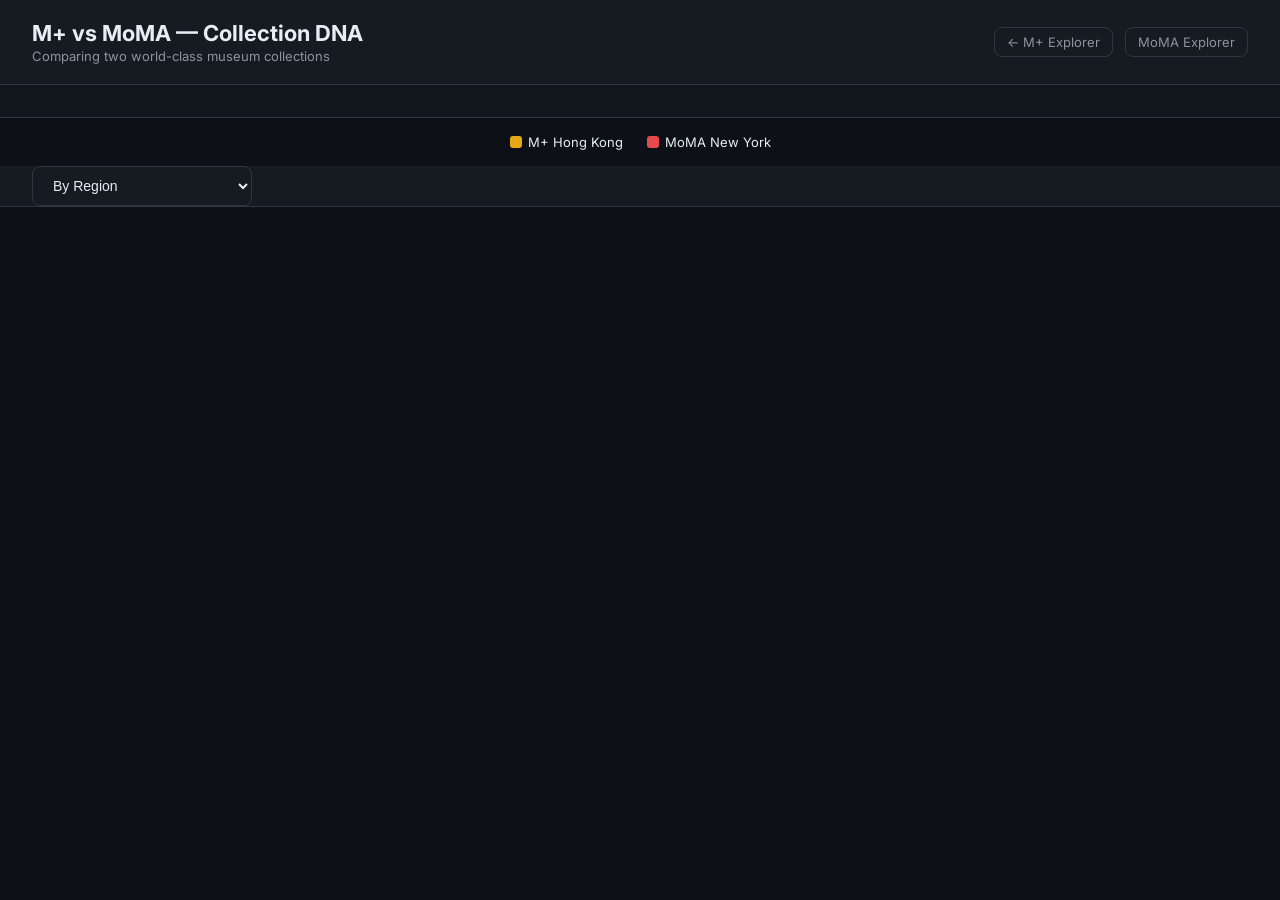
==== compare.html @ 5a978e66 "Rename Nationality label to Country across all pages" ====
<!DOCTYPE html>
<html lang="en">
<head>
  <meta charset="UTF-8">
  <meta name="viewport" content="width=device-width, initial-scale=1.0">
  <title>M+ vs MoMA — Collection Comparison</title>
  <link rel="preconnect" href="https://fonts.googleapis.com">
  <link href="https://fonts.googleapis.com/css2?family=Inter:wght@400;500;600;700&display=swap" rel="stylesheet">
  <style>
    :root {
      --bg: #0d1117; --surface: #161b22; --border: #30363d;
      --text: #e6edf3; --muted: #8b949e;
      --mplus: #e6a817; --moma: #e64a4a;
    }
    * { margin:0; padding:0; box-sizing:border-box; }
    body { font-family:'Inter',sans-serif; background:var(--bg); color:var(--text); min-height:100vh; }

    header {
      padding: 20px 32px; display:flex; align-items:center; justify-content:space-between;
      border-bottom: 1px solid var(--border); background: var(--surface);
    }
    header h1 { font-size: 22px; font-weight: 700; }
    header .subtitle { color: var(--muted); font-size: 13px; margin-top: 2px; }
    .nav-links { display:flex; gap:12px; }
    .nav-links a {
      color: var(--muted); text-decoration:none; font-size:13px; padding:6px 12px;
      border:1px solid var(--border); border-radius:8px; transition: all 0.2s;
    }
    .nav-links a:hover { color: var(--text); border-color: var(--muted); }

    .stats-bar {
      display:flex; gap:32px; padding:16px 32px; border-bottom:1px solid var(--border);
      background: rgba(22,27,34,0.6);
    }
    .stat { text-align:center; }
    .stat-value { font-size:28px; font-weight:700; }
    .stat-label { font-size:12px; color:var(--muted); text-transform:uppercase; letter-spacing:0.5px; }
    .stat-mplus .stat-value { color: var(--mplus); }
    .stat-moma .stat-value { color: var(--moma); }

    .tabs {
      display:flex; gap:0; padding:0 32px; border-bottom:1px solid var(--border); background:var(--surface);
    }
    .tab {
      padding:12px 20px; cursor:pointer; font-size:14px; color:var(--muted);
      border-bottom:2px solid transparent; transition: all 0.2s;
    }
    .tab:hover { color:var(--text); }
    .tab.active { color:var(--text); border-bottom-color:var(--mplus); }

    .chart-container { padding:24px 32px; }
    .chart-title { font-size:16px; font-weight:600; margin-bottom:4px; }
    .chart-subtitle { font-size:12px; color:var(--muted); margin-bottom:16px; }
    #sankeyChart, #butterflyChart, #heatmapChart { width:100%; }

    .legend-row { display:flex; gap:24px; justify-content:center; margin:16px 0; }
    .legend-item { display:flex; align-items:center; gap:6px; font-size:13px; }
    .legend-dot { width:12px; height:12px; border-radius:3px; }

    /* Butterfly chart bars */
    .butterfly-row { display:flex; align-items:center; margin:3px 0; height:28px; }
    .butterfly-label { width:90px; text-align:center; font-size:12px; font-weight:500; flex-shrink:0; }
    .butterfly-left { flex:1; display:flex; justify-content:flex-end; }
    .butterfly-right { flex:1; display:flex; justify-content:flex-start; }
    .butterfly-bar { height:22px; border-radius:3px; min-width:2px; transition: width 0.5s; position:relative; }
    .butterfly-bar:hover { opacity:0.8; }
    .butterfly-bar .bar-tooltip {
      display:none; position:absolute; top:-28px; padding:3px 8px; background:#000;
      border-radius:4px; font-size:11px; white-space:nowrap; z-index:10;
    }
    .butterfly-bar:hover .bar-tooltip { display:block; }
    .butterfly-left .bar-tooltip { right:0; }
    .butterfly-right .bar-tooltip { left:0; }
    .butterfly-pct { font-size:10px; color:var(--muted); padding:0 6px; min-width:40px; }
    .butterfly-left .butterfly-pct { text-align:right; }

    /* Heatmap */
    .heatmap-grid { display:grid; grid-template-columns:180px 1fr 1fr; gap:1px; background:var(--border); }
    .heatmap-cell { padding:8px 12px; background:var(--bg); font-size:13px; }
    .heatmap-header { background:var(--surface); font-weight:600; font-size:12px; text-transform:uppercase; }
    .heatmap-bar-cell { position:relative; }
    .heatmap-bar { height:100%; position:absolute; top:0; left:0; opacity:0.3; }
    .heatmap-val { position:relative; z-index:1; }

    @media (max-width: 768px) {
      header { padding:12px 16px; flex-direction:column; gap:8px; }
      .stats-bar { padding:12px 16px; gap:16px; flex-wrap:wrap; }
      .stat-value { font-size:20px; }
      .tabs { padding:0 16px; overflow-x:auto; }
      .chart-container { padding:16px; }
      .butterfly-label { width:70px; font-size:11px; }
    }
  </style>
</head>
<body>
  <header>
    <div>
      <h1>M+ vs MoMA — Collection DNA</h1>
      <div class="subtitle">Comparing two world-class museum collections</div>
    </div>
    <div class="nav-links">
      <a href="./index.html">← M+ Explorer</a>
      <a href="./moma.html">MoMA Explorer</a>
    </div>
  </header>

  <div class="stats-bar" id="statsBar"></div>

  <div class="legend-row">
    <div class="legend-item"><div class="legend-dot" style="background:var(--mplus)"></div>M+ Hong Kong</div>
    <div class="legend-item"><div class="legend-dot" style="background:var(--moma)"></div>MoMA New York</div>
  </div>

  <div class="tabs" id="tabs">
    <select id="viewSelect" style="padding:10px 16px;font-size:14px;background:var(--surface);color:var(--text);border:1px solid var(--border);border-radius:8px;cursor:pointer;min-width:220px">
      <option value="region">By Region</option>
      <option value="nationality">By Country (Top 20)</option>
      <option value="decade">By Decade</option>
      <option value="department">By Department</option>
      <option value="overlap">Artist Overlap Network</option>
    </select>
  </div>

  <div class="chart-container" id="chartArea"></div>

  <script src="https://d3js.org/d3.v7.min.js"></script>
  <script>
let data = null;
const MPLUS = '#e6a817';
const MOMA = '#e64a4a';

async function init() {
  const resp = await fetch('./data/comparison.json?v=' + Date.now());
  data = await resp.json();

  // Stats bar
  const bar = document.getElementById('statsBar');
  bar.innerHTML = `
    <div class="stat stat-mplus"><div class="stat-value">${data.museums.mplus.total.toLocaleString()}</div><div class="stat-label">M+ Artworks</div></div>
    <div class="stat stat-moma"><div class="stat-value">${data.museums.moma.total.toLocaleString()}</div><div class="stat-label">MoMA Artworks</div></div>
    <div class="stat"><div class="stat-value">${(data.museums.moma.total / data.museums.mplus.total).toFixed(1)}×</div><div class="stat-label">Size Ratio</div></div>
  `;

  // Dropdown
  const sel = document.getElementById('viewSelect');
  sel.addEventListener('change', () => renderView(sel.value));

  renderView('region');
}

function renderView(view) {
  const area = document.getElementById('chartArea');

  if (view === 'region') {
    renderButterfly(area, data.region, 'Geographic Regions', 'Share of collection by world region (% of artworks with known nationality)');
  } else if (view === 'nationality') {
    renderButterfly(area, data.nationality, 'Top Nationalities', 'Top 20 artist nationalities — percentage of total collection', 20);
  } else if (view === 'decade') {
    renderButterfly(area, data.decade, 'Artworks by Decade', 'When were the artworks created?');
  } else if (view === 'overlap') {
    renderOverlap(area);
  }
}

function renderButterfly(container, dataset, title, subtitle, limit) {
  // Merge all keys
  let keys = [...new Set([...Object.keys(dataset.mplus), ...Object.keys(dataset.moma)])];
  
  // Sort: by total count desc (or chronologically for decades)
  if (keys[0] && keys[0].match(/^\d{4}s$/)) {
    keys.sort();
  } else {
    keys.sort((a,b) => ((dataset.mplus[b]||0)+(dataset.moma[b]||0)) - ((dataset.mplus[a]||0)+(dataset.moma[a]||0)));
  }
  if (limit) keys = keys.slice(0, limit);

  const mpTotal = Object.values(dataset.mplus).reduce((a,b)=>a+b, 0);
  const moTotal = Object.values(dataset.moma).reduce((a,b)=>a+b, 0);
  const maxPct = Math.max(...keys.map(k => Math.max((dataset.mplus[k]||0)/mpTotal, (dataset.moma[k]||0)/moTotal)));

  let html = `<div class="chart-title">${title}</div><div class="chart-subtitle">${subtitle}</div>`;
  html += '<div style="display:flex;gap:8px;margin-bottom:8px;font-size:11px;color:var(--muted)"><div style="flex:1;text-align:right">← M+</div><div style="width:90px"></div><div style="flex:1">MoMA →</div></div>';

  keys.forEach(k => {
    const mpVal = dataset.mplus[k] || 0;
    const moVal = dataset.moma[k] || 0;
    const mpPct = mpTotal ? (mpVal / mpTotal * 100) : 0;
    const moPct = moTotal ? (moVal / moTotal * 100) : 0;
    const mpW = maxPct ? (mpPct / (maxPct * 100) * 100) : 0;
    const moW = maxPct ? (moPct / (maxPct * 100) * 100) : 0;

    html += `<div class="butterfly-row">
      <div class="butterfly-left">
        <span class="butterfly-pct">${mpVal > 0 ? mpPct.toFixed(1)+'%' : ''}</span>
        <div class="butterfly-bar" style="width:${mpW}%;background:${MPLUS}">
          <span class="bar-tooltip">${k}: ${mpVal.toLocaleString()} (${mpPct.toFixed(1)}%)</span>
        </div>
      </div>
      <div class="butterfly-label">${k}</div>
      <div class="butterfly-right">
        <div class="butterfly-bar" style="width:${moW}%;background:${MOMA}">
          <span class="bar-tooltip">${k}: ${moVal.toLocaleString()} (${moPct.toFixed(1)}%)</span>
        </div>
        <span class="butterfly-pct">${moVal > 0 ? moPct.toFixed(1)+'%' : ''}</span>
      </div>
    </div>`;
  });

  container.innerHTML = html;
}

function renderHeatmap(container, deptData, catData, title) {
  // Show both museums' departments side by side
  const allDepts = [...new Set([...Object.keys(deptData.mplus), ...Object.keys(deptData.moma)])];
  const mpTotal = data.museums.mplus.total;
  const moTotal = data.museums.moma.total;

  let html = `<div class="chart-title">${title}</div>
    <div class="chart-subtitle">Department/Area breakdown — absolute count and % of total</div>
    <div style="margin-top:16px">
    <h3 style="font-size:14px;margin-bottom:8px;color:${MPLUS}">M+ Areas</h3>`;

  const mpDepts = Object.entries(deptData.mplus).sort((a,b)=>b[1]-a[1]);
  const maxMp = mpDepts[0]?.[1] || 1;
  mpDepts.forEach(([name, count]) => {
    const pct = (count/mpTotal*100).toFixed(1);
    const w = (count/maxMp*100);
    html += `<div style="display:flex;align-items:center;margin:4px 0;gap:8px">
      <div style="width:200px;font-size:13px;text-align:right">${name}</div>
      <div style="flex:1;position:relative;height:24px;background:rgba(255,255,255,0.03);border-radius:4px;overflow:hidden">
        <div style="width:${w}%;height:100%;background:${MPLUS};opacity:0.4;border-radius:4px"></div>
        <span style="position:absolute;left:8px;top:3px;font-size:12px">${count.toLocaleString()} (${pct}%)</span>
      </div>
    </div>`;
  });

  html += `<h3 style="font-size:14px;margin:16px 0 8px;color:${MOMA}">MoMA Departments</h3>`;
  const moDepts = Object.entries(deptData.moma).sort((a,b)=>b[1]-a[1]);
  const maxMo = moDepts[0]?.[1] || 1;
  moDepts.forEach(([name, count]) => {
    const pct = (count/moTotal*100).toFixed(1);
    const w = (count/maxMo*100);
    html += `<div style="display:flex;align-items:center;margin:4px 0;gap:8px">
      <div style="width:200px;font-size:13px;text-align:right">${name}</div>
      <div style="flex:1;position:relative;height:24px;background:rgba(255,255,255,0.03);border-radius:4px;overflow:hidden">
        <div style="width:${w}%;height:100%;background:${MOMA};opacity:0.4;border-radius:4px"></div>
        <span style="position:absolute;left:8px;top:3px;font-size:12px">${count.toLocaleString()} (${pct}%)</span>
      </div>
    </div>`;
  });

  html += '</div>';
  container.innerHTML = html;
}

let overlapData = null;
async function renderOverlap(container) {
  if (!overlapData) {
    container.innerHTML = '<div class="chart-title">Loading overlap data...</div>';
    const resp = await fetch('./data/overlap.json?v=' + Date.now());
    overlapData = await resp.json();
  }
  const s = overlapData.stats;
  const artists = overlapData.artists;

  // Venn diagram + force network
  let html = `<div class="chart-title">Artist Overlap</div>
    <div class="chart-subtitle">${s.both} artists appear in both collections</div>
    <svg id="vennSvg" width="100%" height="280" style="margin:8px 0"></svg>
    <div class="chart-title" style="font-size:14px;margin-top:16px">Overlap Network — Top 80 Shared Artists</div>
    <div class="chart-subtitle">Node size = total works across both museums. Color = collection bias.</div>
    <svg id="overlapSvg" width="100%" height="500" style="background:rgba(0,0,0,0.2);border-radius:12px"></svg>
    <div id="overlapTooltip" style="position:fixed;display:none;padding:8px 12px;background:#000;border:1px solid var(--border);border-radius:6px;font-size:12px;pointer-events:none;z-index:100"></div>
    <div style="margin-top:16px">
      <div class="chart-title" style="font-size:14px">Top 30 Shared Artists</div>
      <div id="overlapList"></div>
    </div>`;
  container.innerHTML = html;

  // Draw Venn diagram
  const vSvg = d3.select('#vennSvg');
  const vW = vSvg.node().getBoundingClientRect().width;
  const vH = 280;
  vSvg.attr('width', vW);
  const cx = vW / 2, cy = vH / 2;
  const rMplus = 90, rMoma = 110, overlap = 50; // circle overlap distance

  // M+ circle (left)
  vSvg.append('circle').attr('cx', cx - overlap).attr('cy', cy).attr('r', rMplus)
    .attr('fill', MPLUS).attr('fill-opacity', 0.2).attr('stroke', MPLUS).attr('stroke-width', 2);
  // MoMA circle (right)
  vSvg.append('circle').attr('cx', cx + overlap).attr('cy', cy).attr('r', rMoma)
    .attr('fill', MOMA).attr('fill-opacity', 0.2).attr('stroke', MOMA).attr('stroke-width', 2);

  // Labels
  vSvg.append('text').attr('x', cx - overlap - 40).attr('y', cy - 10)
    .attr('text-anchor', 'middle').attr('fill', MPLUS).attr('font-size', '28px').attr('font-weight', '700')
    .text(s.mplusOnly.toLocaleString());
  vSvg.append('text').attr('x', cx - overlap - 40).attr('y', cy + 14)
    .attr('text-anchor', 'middle').attr('fill', '#ccc').attr('font-size', '12px')
    .text('M+ only');

  vSvg.append('text').attr('x', cx).attr('y', cy - 10)
    .attr('text-anchor', 'middle').attr('fill', '#c084fc').attr('font-size', '28px').attr('font-weight', '700')
    .text(s.both);
  vSvg.append('text').attr('x', cx).attr('y', cy + 14)
    .attr('text-anchor', 'middle').attr('fill', '#ccc').attr('font-size', '12px')
    .text('Both');

  vSvg.append('text').attr('x', cx + overlap + 40).attr('y', cy - 10)
    .attr('text-anchor', 'middle').attr('fill', MOMA).attr('font-size', '28px').attr('font-weight', '700')
    .text(s.momaOnly.toLocaleString());
  vSvg.append('text').attr('x', cx + overlap + 40).attr('y', cy + 14)
    .attr('text-anchor', 'middle').attr('fill', '#ccc').attr('font-size', '12px')
    .text('MoMA only');

  // Museum name labels
  vSvg.append('text').attr('x', cx - overlap - 40).attr('y', cy + rMplus + 24)
    .attr('text-anchor', 'middle').attr('fill', MPLUS).attr('font-size', '14px').attr('font-weight', '600')
    .text('M+ Hong Kong');
  vSvg.append('text').attr('x', cx + overlap + 40).attr('y', cy + rMoma + 24)
    .attr('text-anchor', 'middle').attr('fill', MOMA).attr('font-size', '14px').attr('font-weight', '600')
    .text('MoMA New York');

  // Force network of top 80 overlap artists
  const top = artists.slice(0, 80);
  const svg = d3.select('#overlapSvg');
  const w = svg.node().getBoundingClientRect().width;
  const h = 500;
  svg.attr('width', w);
  const g = svg.append('g');
  svg.call(d3.zoom().scaleExtent([0.3,5]).on('zoom', e => g.attr('transform', e.transform)));

  // Nodes = artists, sized by total works
  const maxTotal = d3.max(top, d => d.total);
  const r = d3.scaleSqrt().domain([1, maxTotal]).range([4, 30]);
  const nodes = top.map(a => ({...a, radius: r(a.total)}));

  // Color by bias: gold=M+ heavy, red=MoMA heavy, purple=balanced
  function biasColor(a) {
    const ratio = a.mplus / (a.mplus + a.moma);
    if (ratio > 0.6) return '#e6a817';
    if (ratio < 0.4) return '#e64a4a';
    return '#c084fc';
  }

  // Links between artists that share nationality
  const links = [];
  for (let i=0; i<nodes.length; i++) {
    for (let j=i+1; j<nodes.length; j++) {
      if (nodes[i].nat && nodes[i].nat === nodes[j].nat && nodes[i].nat !== '') {
        links.push({source:i, target:j});
      }
    }
  }

  const sim = d3.forceSimulation(nodes)
    .force('charge', d3.forceManyBody().strength(-80))
    .force('center', d3.forceCenter(w/2, h/2))
    .force('collision', d3.forceCollide(d => d.radius + 6))
    .force('link', d3.forceLink(links).distance(60).strength(0.1));

  const link = g.append('g').selectAll('line').data(links).join('line')
    .attr('stroke','rgba(255,255,255,0.05)').attr('stroke-width',1);

  const tip = document.getElementById('overlapTooltip');
  const node = g.append('g').selectAll('circle').data(nodes).join('circle')
    .attr('r', d => d.radius)
    .attr('fill', d => biasColor(d))
    .attr('fill-opacity', 0.8)
    .attr('stroke', 'rgba(255,255,255,0.2)').attr('stroke-width', 1)
    .attr('cursor', 'pointer')
    .on('mouseover', (e,d) => {
      tip.style.display='block'; tip.style.left=(e.pageX+12)+'px'; tip.style.top=(e.pageY-10)+'px';
      tip.innerHTML=`<strong>${d.name}</strong><br>M+: ${d.mplus} · MoMA: ${d.moma}<br>${d.nat||'Unknown'}`;
    })
    .on('mousemove', e => { tip.style.left=(e.pageX+12)+'px'; tip.style.top=(e.pageY-10)+'px'; })
    .on('mouseout', () => { tip.style.display='none'; })
    .call(d3.drag()
      .on('start',(e,d)=>{if(!e.active)sim.alphaTarget(0.3).restart();d.fx=d.x;d.fy=d.y;})
      .on('drag',(e,d)=>{d.fx=e.x;d.fy=e.y;})
      .on('end',(e,d)=>{if(!e.active)sim.alphaTarget(0);d.fx=null;d.fy=null;}));

  const label = g.append('g').selectAll('text').data(nodes.filter(d=>d.radius>10)).join('text')
    .text(d => d.name.length > 20 ? d.name.slice(0,18)+'…' : d.name)
    .attr('text-anchor','middle').attr('dy', d => d.radius+12)
    .attr('fill','#aaa').attr('font-size','10px').attr('pointer-events','none');

  sim.on('tick', () => {
    link.attr('x1',d=>d.source.x).attr('y1',d=>d.source.y).attr('x2',d=>d.target.x).attr('y2',d=>d.target.y);
    node.attr('cx',d=>d.x).attr('cy',d=>d.y);
    label.attr('x',d=>d.x).attr('y',d=>d.y);
  });

  // List top 30
  const list = document.getElementById('overlapList');
  artists.slice(0,30).forEach(a => {
    const total = a.mplus + a.moma;
    const mpPct = (a.mplus/total*100).toFixed(0);
    const moPct = (a.moma/total*100).toFixed(0);
    const row = document.createElement('div');
    row.style.cssText = 'display:flex;align-items:center;margin:4px 0;gap:8px';
    row.innerHTML = `<div style="width:220px;font-size:13px;text-align:right;white-space:nowrap;overflow:hidden;text-overflow:ellipsis;display:flex;align-items:center;justify-content:flex-end;gap:6px">
        <span>${a.name}</span>
        ${a.mplusUrl ? `<a href="${a.mplusUrl}" target="_blank" title="View on M+" style="color:${MPLUS};font-size:10px;text-decoration:none;flex-shrink:0">M+</a>` : ''}
        ${a.momaUrl ? `<a href="${a.momaUrl}" target="_blank" title="View on MoMA" style="color:${MOMA};font-size:10px;text-decoration:none;flex-shrink:0">MoMA</a>` : ''}
      </div>
      <div style="flex:1;display:flex;height:20px;border-radius:4px;overflow:hidden;background:rgba(255,255,255,0.05)">
        <div style="width:${mpPct}%;background:${MPLUS};opacity:0.6"></div>
        <div style="width:${moPct}%;background:${MOMA};opacity:0.6"></div>
      </div>
      <div style="font-size:11px;color:var(--muted);min-width:120px">${a.mplus} M+ · ${a.moma} MoMA</div>`;
    list.appendChild(row);
  });

  // Legend for network colors
  const legendHtml = document.createElement('div');
  legendHtml.style.cssText = 'display:flex;gap:16px;justify-content:center;margin:12px 0;font-size:12px';
  legendHtml.innerHTML = `<span style="display:flex;align-items:center;gap:4px"><span style="width:10px;height:10px;border-radius:50%;background:#e6a817"></span>M+ heavy</span>
    <span style="display:flex;align-items:center;gap:4px"><span style="width:10px;height:10px;border-radius:50%;background:#c084fc"></span>Balanced</span>
    <span style="display:flex;align-items:center;gap:4px"><span style="width:10px;height:10px;border-radius:50%;background:#e64a4a"></span>MoMA heavy</span>`;
  svg.node().parentNode.insertBefore(legendHtml, svg.node().nextSibling);
}

document.addEventListener('DOMContentLoaded', init);
  </script>
</body>
</html>
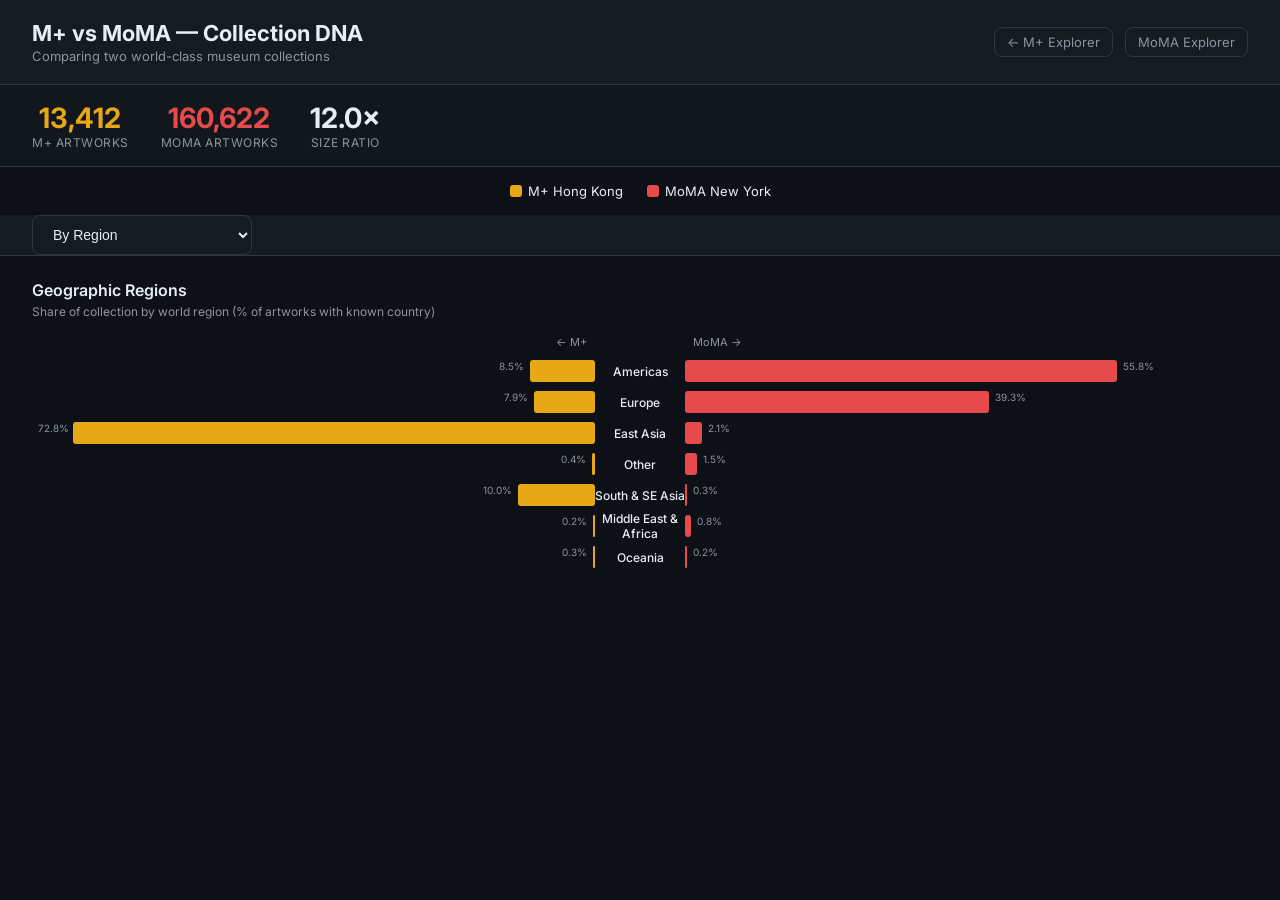
==== commit 00977912: "Rename Nationality to Country throughout the explorer (labels, tag type, data fields)" ====
--- a/compare.html
+++ b/compare.html
@@ -114,7 +114,7 @@
   <div class="tabs" id="tabs">
     <select id="viewSelect" style="padding:10px 16px;font-size:14px;background:var(--surface);color:var(--text);border:1px solid var(--border);border-radius:8px;cursor:pointer;min-width:220px">
       <option value="region">By Region</option>
-      <option value="nationality">By Country (Top 20)</option>
+      <option value="country">By Country (Top 20)</option>
       <option value="decade">By Decade</option>
       <option value="department">By Department</option>
       <option value="overlap">Artist Overlap Network</option>
@@ -152,9 +152,9 @@
   const area = document.getElementById('chartArea');
 
   if (view === 'region') {
-    renderButterfly(area, data.region, 'Geographic Regions', 'Share of collection by world region (% of artworks with known nationality)');
-  } else if (view === 'nationality') {
-    renderButterfly(area, data.nationality, 'Top Nationalities', 'Top 20 artist nationalities — percentage of total collection', 20);
+    renderButterfly(area, data.region, 'Geographic Regions', 'Share of collection by world region (% of artworks with known country)');
+  } else if (view === 'country') {
+    renderButterfly(area, data.country, 'Top Countries', 'Top 20 artist countries — percentage of total collection', 20);
   } else if (view === 'decade') {
     renderButterfly(area, data.decade, 'Artworks by Decade', 'When were the artworks created?');
   } else if (view === 'overlap') {
@@ -344,7 +344,7 @@
     return '#c084fc';
   }
 
-  // Links between artists that share nationality
+  // Links between artists that share country
   const links = [];
   for (let i=0; i<nodes.length; i++) {
     for (let j=i+1; j<nodes.length; j++) {
